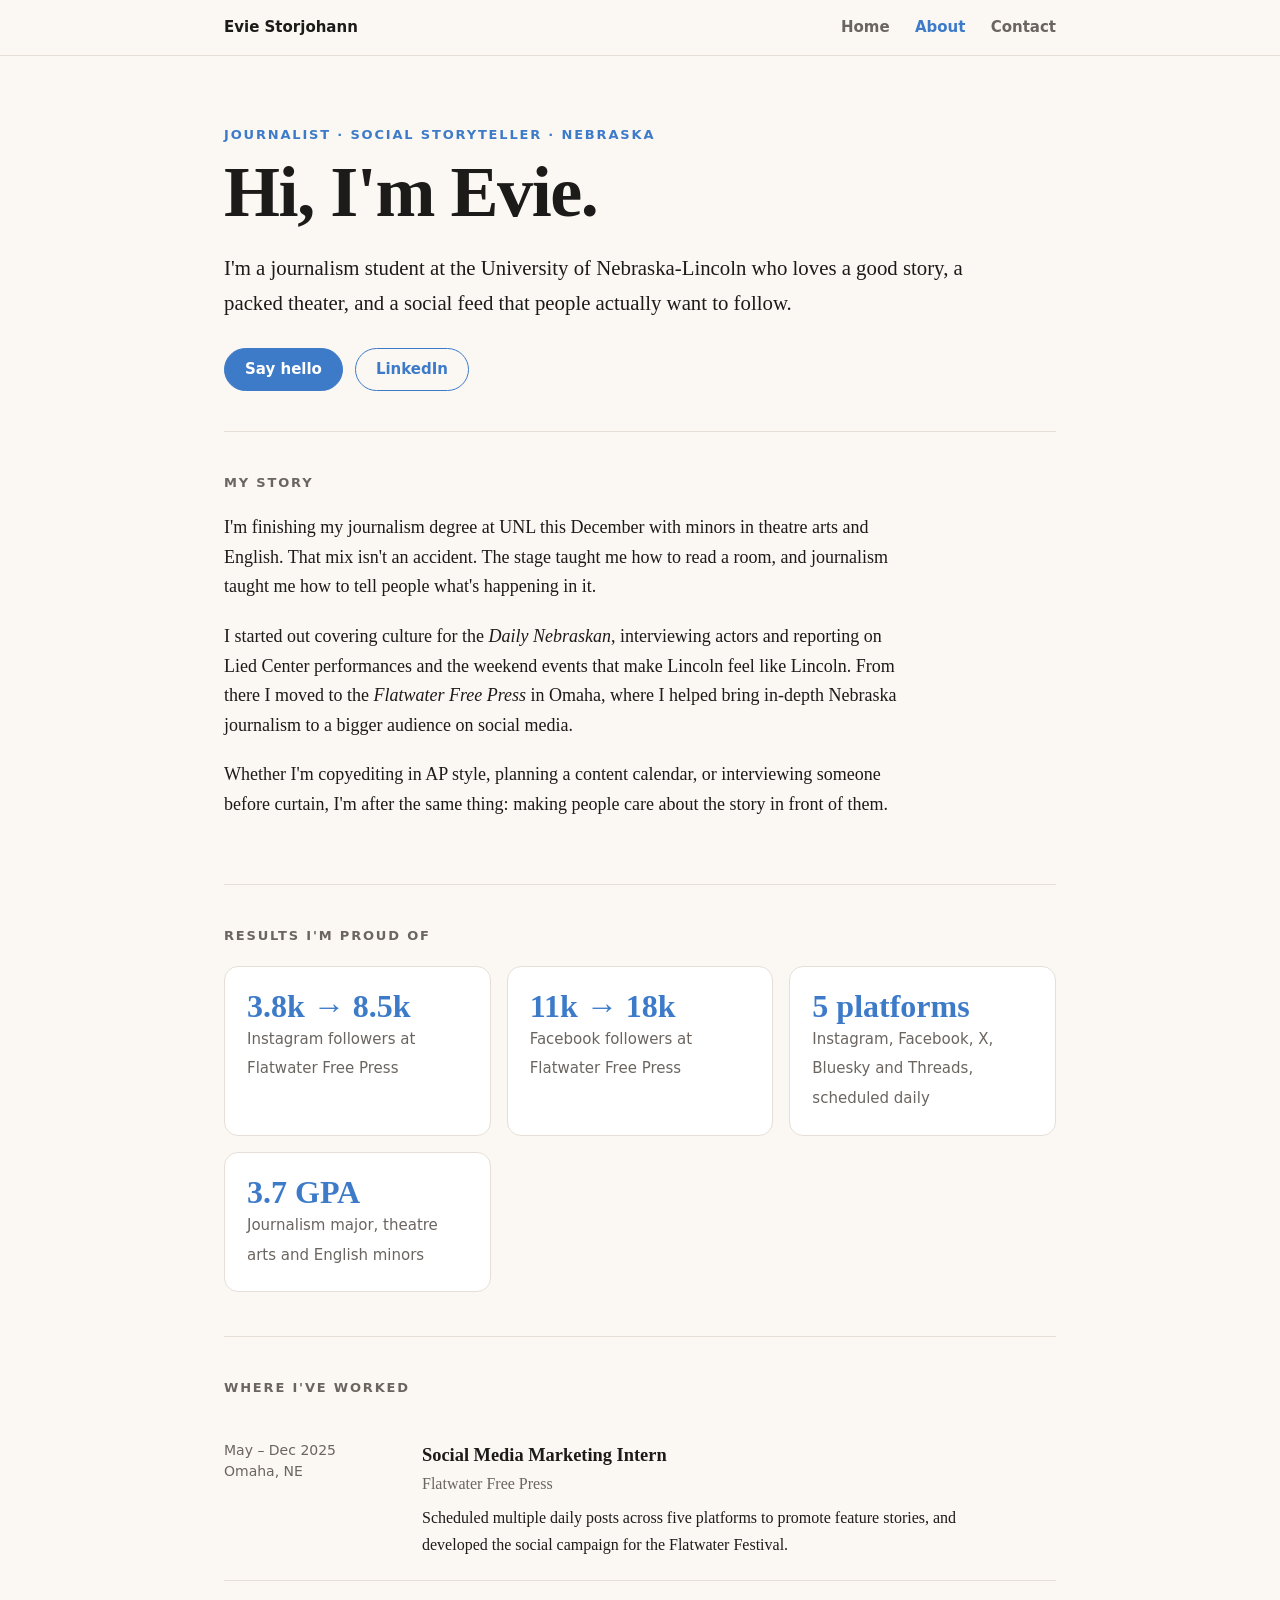
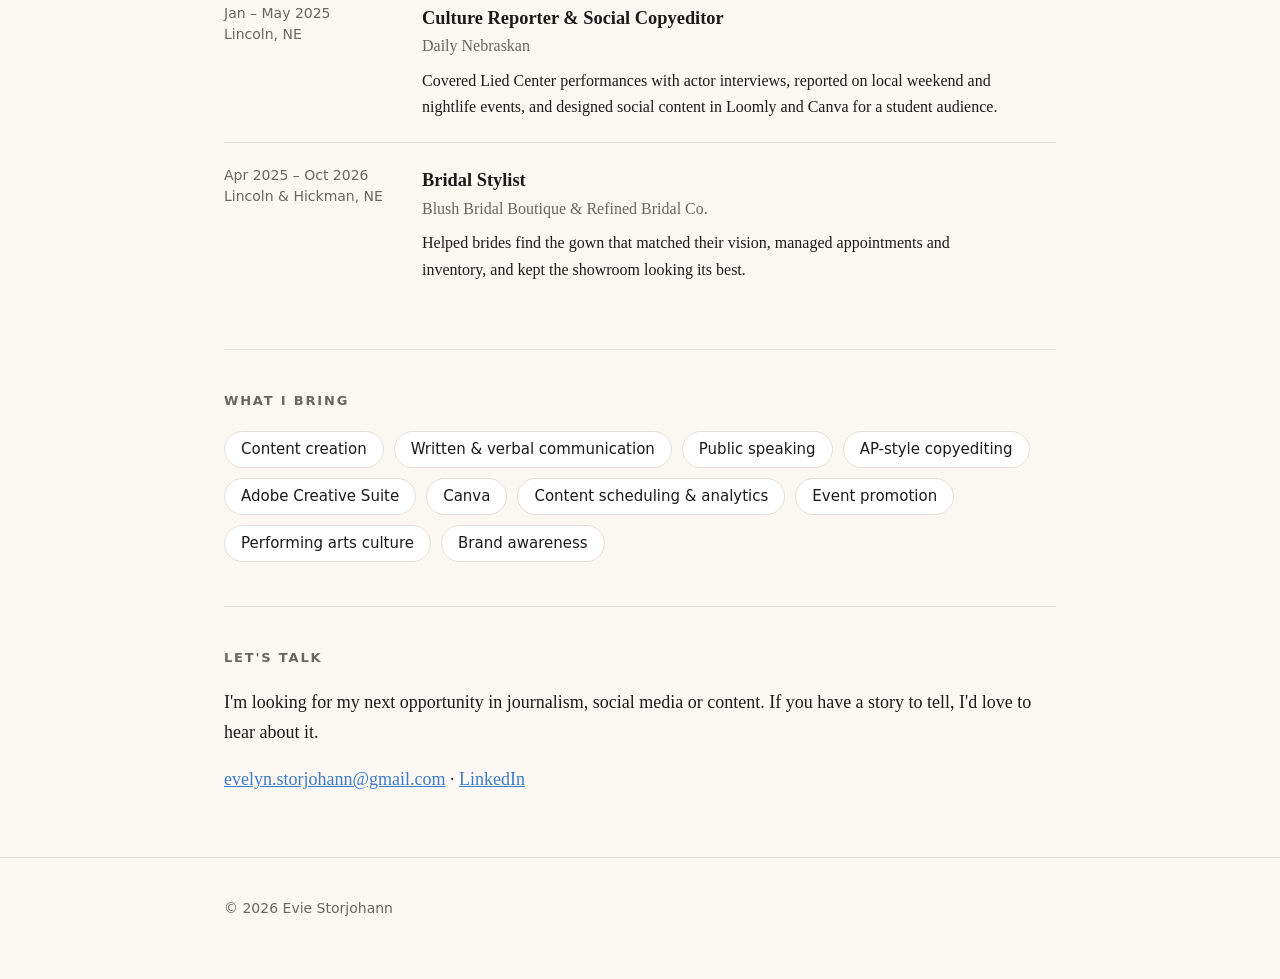
==== about.html @ 4c6c1274 "Create about.html" ====
<!DOCTYPE html>
<html lang="en">
<head>
<meta charset="utf-8">
<meta name="viewport" content="width=device-width, initial-scale=1">
<title>About | Evie Storjohann</title>
<meta name="description" content="Evie Storjohann is a University of Nebraska-Lincoln journalism student who covers culture and builds social media audiences.">
<style>
  :root {
    --bg: #fbf8f4;
    --ink: #1d1b1a;
    --muted: #6b6560;
    --accent: #3d7bc9;
    --card: #ffffff;
    --line: #e6dfd7;
  }
  @media (prefers-color-scheme: dark) {
    :root { --bg:#161514; --ink:#f1ede8; --muted:#a39c94; --accent:#7aa9e6; --card:#1f1d1c; --line:#33302d; }
  }
  * { box-sizing: border-box; }
  html { scroll-behavior: smooth; }
  body {
    margin: 0; background: var(--bg); color: var(--ink);
    font: 18px/1.65 Georgia, "Times New Roman", serif;
  }
  a { color: var(--accent); }
  .wrap { max-width: 880px; margin: 0 auto; padding: 0 24px; }
  nav { padding: 20px 0; border-bottom: 1px solid var(--line); font: 600 15px/1 system-ui, sans-serif; }
  nav .wrap { display: flex; justify-content: space-between; gap: 16px; flex-wrap: wrap; }
  nav a { text-decoration: none; color: var(--ink); }
  nav .links a { margin-left: 20px; color: var(--muted); }
  nav .links a:hover, nav .links a[aria-current] { color: var(--accent); }

  header.hero { padding: 72px 0 40px; }
  .eyebrow { font: 600 13px/1 system-ui, sans-serif; letter-spacing: .14em; text-transform: uppercase; color: var(--accent); }
  h1 { font-size: clamp(2.6rem, 8vw, 4.5rem); line-height: 1.05; margin: 14px 0 20px; letter-spacing: -.02em; }
  .lede { font-size: 1.3rem; max-width: 36em; color: var(--ink); }
  .cta { margin-top: 28px; display: flex; gap: 12px; flex-wrap: wrap; font: 600 15px/1 system-ui, sans-serif; }
  .cta a { padding: 13px 20px; border-radius: 999px; text-decoration: none; border: 1.5px solid var(--accent); }
  .cta a.primary { background: var(--accent); color: #fff; }
  @media (prefers-color-scheme: dark) { .cta a.primary { color: #111; } }

  section { padding: 44px 0; border-top: 1px solid var(--line); }
  h2 { font: 700 13px/1 system-ui, sans-serif; letter-spacing: .14em; text-transform: uppercase; color: var(--muted); margin: 0 0 24px; }
  .story p { margin: 0 0 1.1em; max-width: 38em; }

  .stats { display: grid; grid-template-columns: repeat(auto-fit, minmax(200px, 1fr)); gap: 16px; margin-top: 8px; }
  .stat { background: var(--card); border: 1px solid var(--line); border-radius: 14px; padding: 22px; }
  .stat b { display: block; font-size: 2rem; line-height: 1.1; color: var(--accent); }
  .stat span { font: 15px/1.4 system-ui, sans-serif; color: var(--muted); }

  .role { display: grid; grid-template-columns: 170px 1fr; gap: 8px 28px; padding: 22px 0; border-bottom: 1px solid var(--line); }
  .role:last-child { border-bottom: 0; }
  .role .when { font: 14px/1.5 system-ui, sans-serif; color: var(--muted); }
  .role h3 { margin: 0; font-size: 1.15rem; }
  .role .org { color: var(--muted); font-size: 1rem; margin-bottom: 8px; }
  .role p { margin: 0; font-size: 1rem; max-width: 36em; }
  @media (max-width: 640px) { .role { grid-template-columns: 1fr; } }

  .tags { display: flex; flex-wrap: wrap; gap: 10px; padding: 0; margin: 0; list-style: none; font: 15px/1 system-ui, sans-serif; }
  .tags li { background: var(--card); border: 1px solid var(--line); border-radius: 999px; padding: 10px 16px; }

  footer { padding: 40px 0 60px; border-top: 1px solid var(--line); font: 14px/1.5 system-ui, sans-serif; color: var(--muted); }
</style>
</head>
<body>
<nav>
  <div class="wrap">
    <a href="index.html">Evie Storjohann</a>
    <div class="links">
      <a href="index.html">Home</a>
      <a href="about.html" aria-current="page">About</a>
      <a href="#contact">Contact</a>
    </div>
  </div>
</nav>

<main class="wrap">
  <header class="hero">
    <div class="eyebrow">Journalist &middot; Social Storyteller &middot; Nebraska</div>
    <h1>Hi, I'm Evie.</h1>
    <p class="lede">I'm a journalism student at the University of Nebraska-Lincoln who loves a good story, a packed theater, and a social feed that people actually want to follow.</p>
    <div class="cta">
      <a class="primary" href="mailto:evelyn.storjohann@gmail.com">Say hello</a>
      <a href="https://www.linkedin.com/in/evie-storjohann-810b6a214/" rel="noopener">LinkedIn</a>
    </div>
  </header>

  <section class="story">
    <h2>My story</h2>
    <p>I'm finishing my journalism degree at UNL this December with minors in theatre arts and English. That mix isn't an accident. The stage taught me how to read a room, and journalism taught me how to tell people what's happening in it.</p>
    <p>I started out covering culture for the <em>Daily Nebraskan</em>, interviewing actors and reporting on Lied Center performances and the weekend events that make Lincoln feel like Lincoln. From there I moved to the <em>Flatwater Free Press</em> in Omaha, where I helped bring in-depth Nebraska journalism to a bigger audience on social media.</p>
    <p>Whether I'm copyediting in AP style, planning a content calendar, or interviewing someone before curtain, I'm after the same thing: making people care about the story in front of them.</p>
  </section>

  <section>
    <h2>Results I'm proud of</h2>
    <div class="stats">
      <div class="stat"><b>3.8k &rarr; 8.5k</b><span>Instagram followers at Flatwater Free Press</span></div>
      <div class="stat"><b>11k &rarr; 18k</b><span>Facebook followers at Flatwater Free Press</span></div>
      <div class="stat"><b>5 platforms</b><span>Instagram, Facebook, X, Bluesky and Threads, scheduled daily</span></div>
      <div class="stat"><b>3.7 GPA</b><span>Journalism major, theatre arts and English minors</span></div>
    </div>
  </section>

  <section>
    <h2>Where I've worked</h2>
    <div class="role">
      <div class="when">May &ndash; Dec 2025<br>Omaha, NE</div>
      <div>
        <h3>Social Media Marketing Intern</h3>
        <div class="org">Flatwater Free Press</div>
        <p>Scheduled multiple daily posts across five platforms to promote feature stories, and developed the social campaign for the Flatwater Festival.</p>
      </div>
    </div>
    <div class="role">
      <div class="when">Jan &ndash; May 2025<br>Lincoln, NE</div>
      <div>
        <h3>Culture Reporter &amp; Social Copyeditor</h3>
        <div class="org">Daily Nebraskan</div>
        <p>Covered Lied Center performances with actor interviews, reported on local weekend and nightlife events, and designed social content in Loomly and Canva for a student audience.</p>
      </div>
    </div>
    <div class="role">
      <div class="when">Apr 2025 &ndash; Oct 2026<br>Lincoln &amp; Hickman, NE</div>
      <div>
        <h3>Bridal Stylist</h3>
        <div class="org">Blush Bridal Boutique &amp; Refined Bridal Co.</div>
        <p>Helped brides find the gown that matched their vision, managed appointments and inventory, and kept the showroom looking its best.</p>
      </div>
    </div>
  </section>

  <section>
    <h2>What I bring</h2>
    <ul class="tags">
      <li>Content creation</li>
      <li>Written &amp; verbal communication</li>
      <li>Public speaking</li>
      <li>AP-style copyediting</li>
      <li>Adobe Creative Suite</li>
      <li>Canva</li>
      <li>Content scheduling &amp; analytics</li>
      <li>Event promotion</li>
      <li>Performing arts culture</li>
      <li>Brand awareness</li>
    </ul>
  </section>

  <section id="contact">
    <h2>Let's talk</h2>
    <p>I'm looking for my next opportunity in journalism, social media or content. If you have a story to tell, I'd love to hear about it.</p>
    <p><a href="mailto:evelyn.storjohann@gmail.com">evelyn.storjohann@gmail.com</a> &middot; <a href="https://www.linkedin.com/in/evie-storjohann-810b6a214/" rel="noopener">LinkedIn</a></p>
  </section>
</main>

<footer>
  <div class="wrap">&copy; 2026 Evie Storjohann</div>
</footer>
</body>
</html>
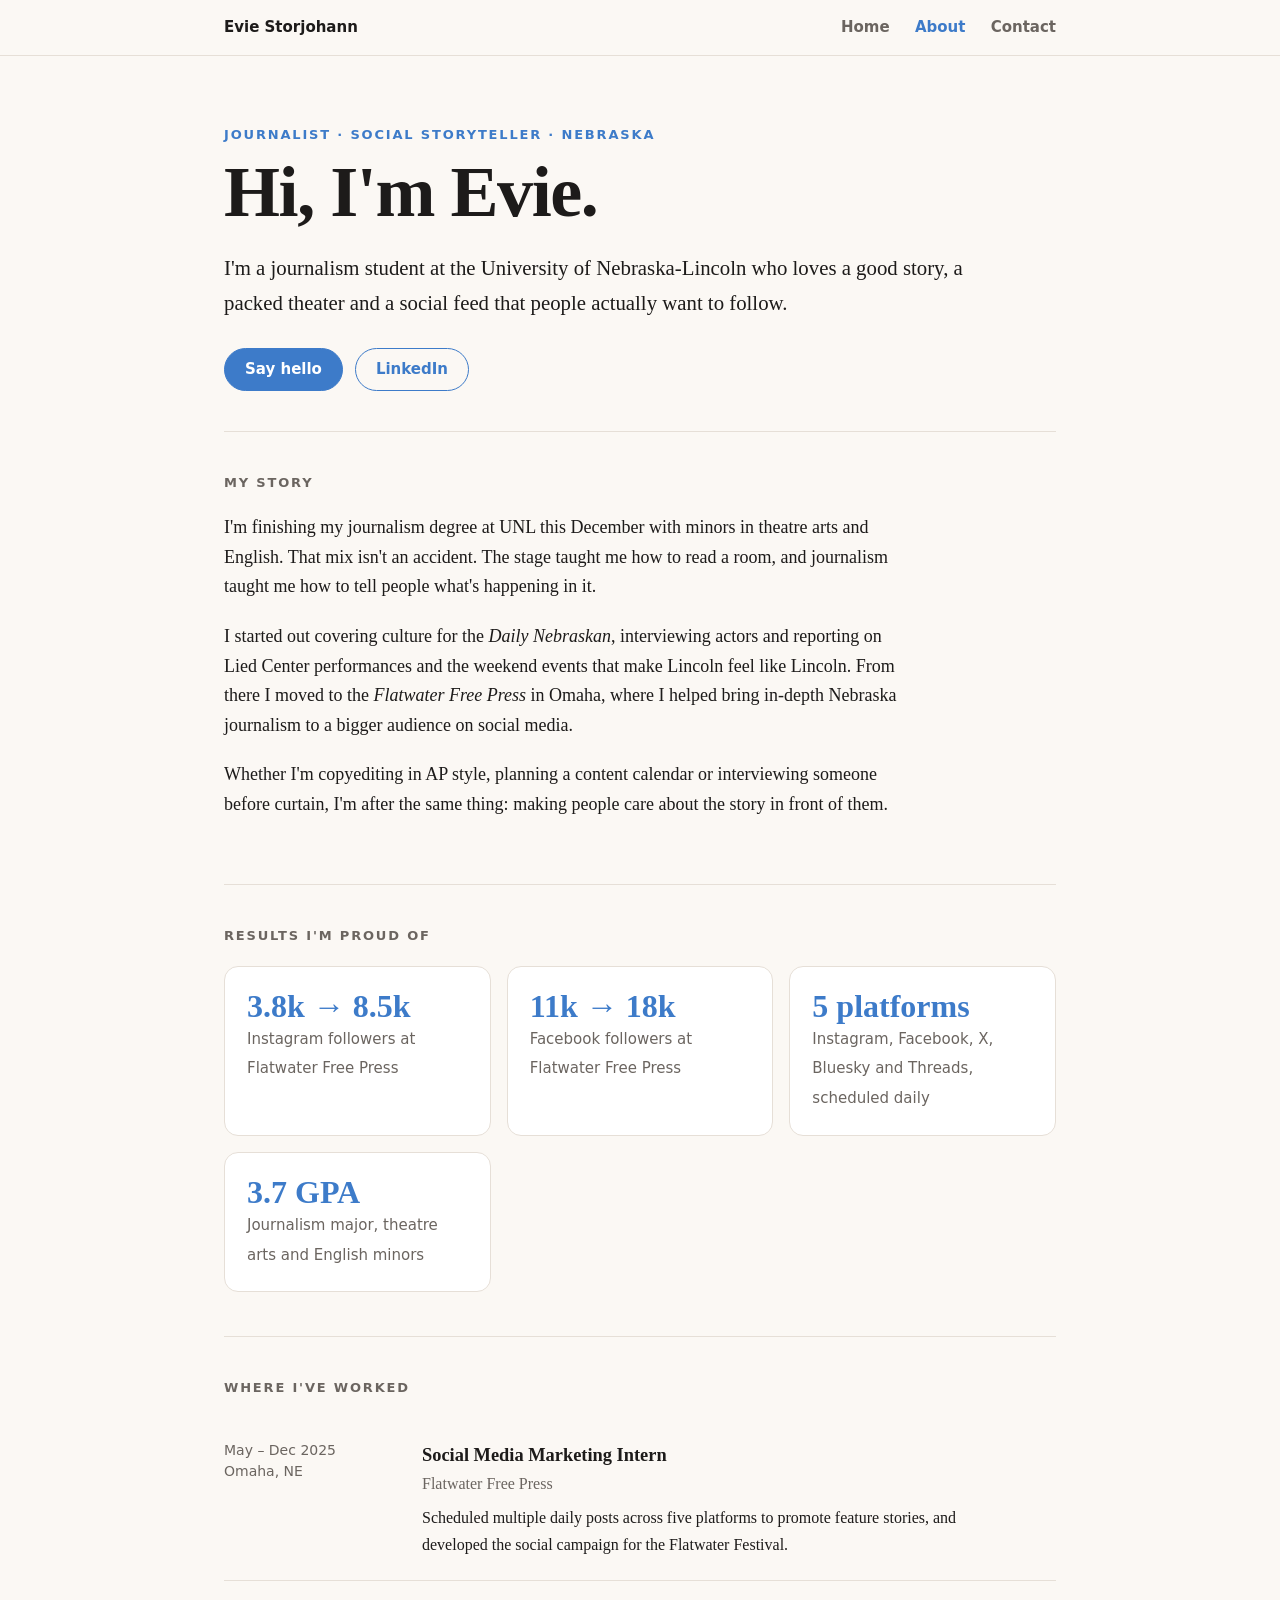
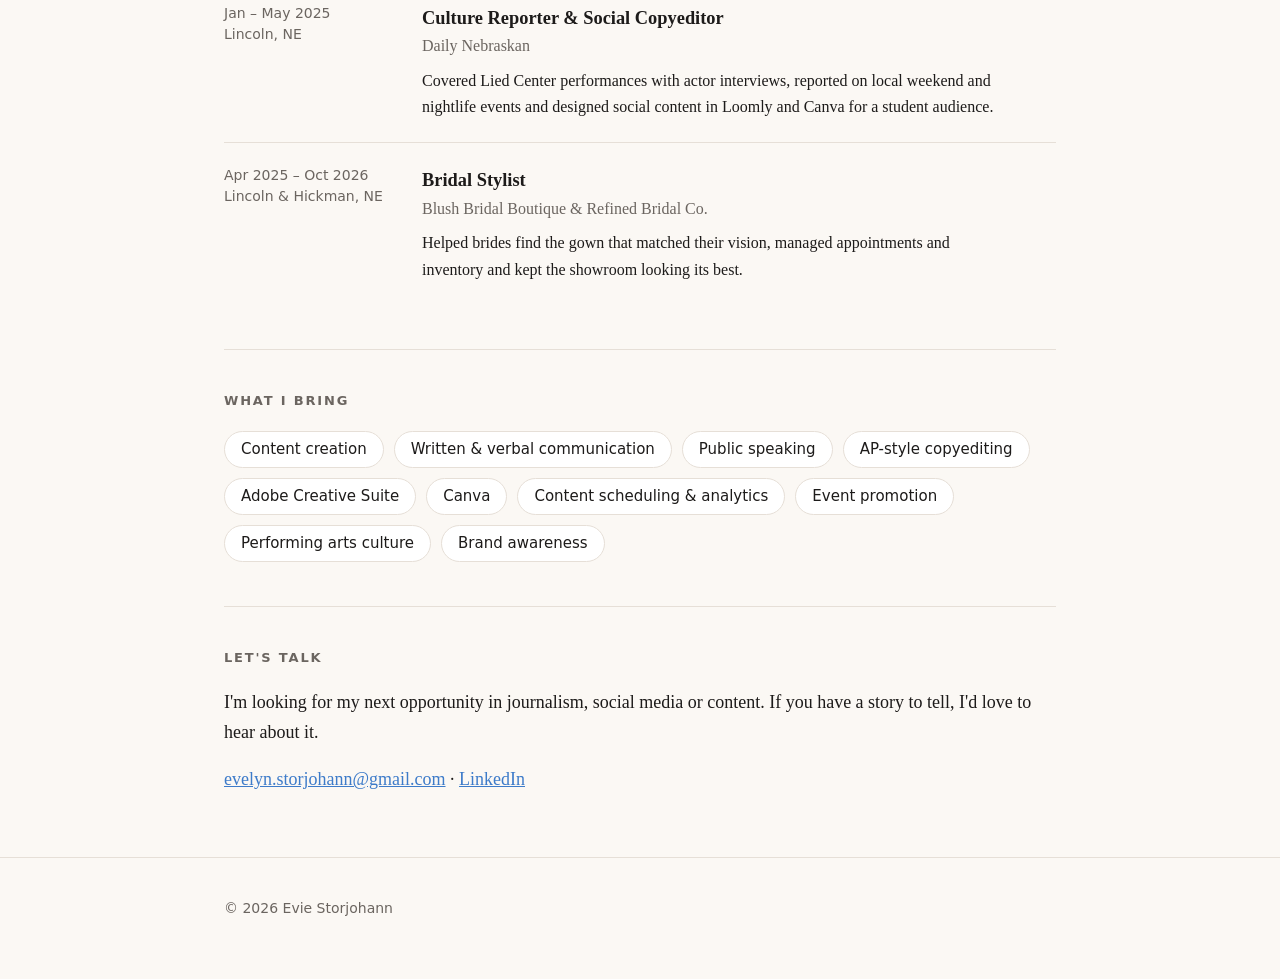
==== commit 51a96ac7: "Update about.html" ====
--- a/about.html
+++ b/about.html
@@ -79,7 +79,7 @@
   <header class="hero">
     <div class="eyebrow">Journalist &middot; Social Storyteller &middot; Nebraska</div>
     <h1>Hi, I'm Evie.</h1>
-    <p class="lede">I'm a journalism student at the University of Nebraska-Lincoln who loves a good story, a packed theater, and a social feed that people actually want to follow.</p>
+    <p class="lede">I'm a journalism student at the University of Nebraska-Lincoln who loves a good story, a packed theater and a social feed that people actually want to follow.</p>
     <div class="cta">
       <a class="primary" href="mailto:evelyn.storjohann@gmail.com">Say hello</a>
       <a href="https://www.linkedin.com/in/evie-storjohann-810b6a214/" rel="noopener">LinkedIn</a>
@@ -90,7 +90,7 @@
     <h2>My story</h2>
     <p>I'm finishing my journalism degree at UNL this December with minors in theatre arts and English. That mix isn't an accident. The stage taught me how to read a room, and journalism taught me how to tell people what's happening in it.</p>
     <p>I started out covering culture for the <em>Daily Nebraskan</em>, interviewing actors and reporting on Lied Center performances and the weekend events that make Lincoln feel like Lincoln. From there I moved to the <em>Flatwater Free Press</em> in Omaha, where I helped bring in-depth Nebraska journalism to a bigger audience on social media.</p>
-    <p>Whether I'm copyediting in AP style, planning a content calendar, or interviewing someone before curtain, I'm after the same thing: making people care about the story in front of them.</p>
+    <p>Whether I'm copyediting in AP style, planning a content calendar or interviewing someone before curtain, I'm after the same thing: making people care about the story in front of them.</p>
   </section>
 
   <section>
@@ -118,7 +118,7 @@
       <div>
         <h3>Culture Reporter &amp; Social Copyeditor</h3>
         <div class="org">Daily Nebraskan</div>
-        <p>Covered Lied Center performances with actor interviews, reported on local weekend and nightlife events, and designed social content in Loomly and Canva for a student audience.</p>
+        <p>Covered Lied Center performances with actor interviews, reported on local weekend and nightlife events and designed social content in Loomly and Canva for a student audience.</p>
       </div>
     </div>
     <div class="role">
@@ -126,7 +126,7 @@
       <div>
         <h3>Bridal Stylist</h3>
         <div class="org">Blush Bridal Boutique &amp; Refined Bridal Co.</div>
-        <p>Helped brides find the gown that matched their vision, managed appointments and inventory, and kept the showroom looking its best.</p>
+        <p>Helped brides find the gown that matched their vision, managed appointments and inventory and kept the showroom looking its best.</p>
       </div>
     </div>
   </section>
